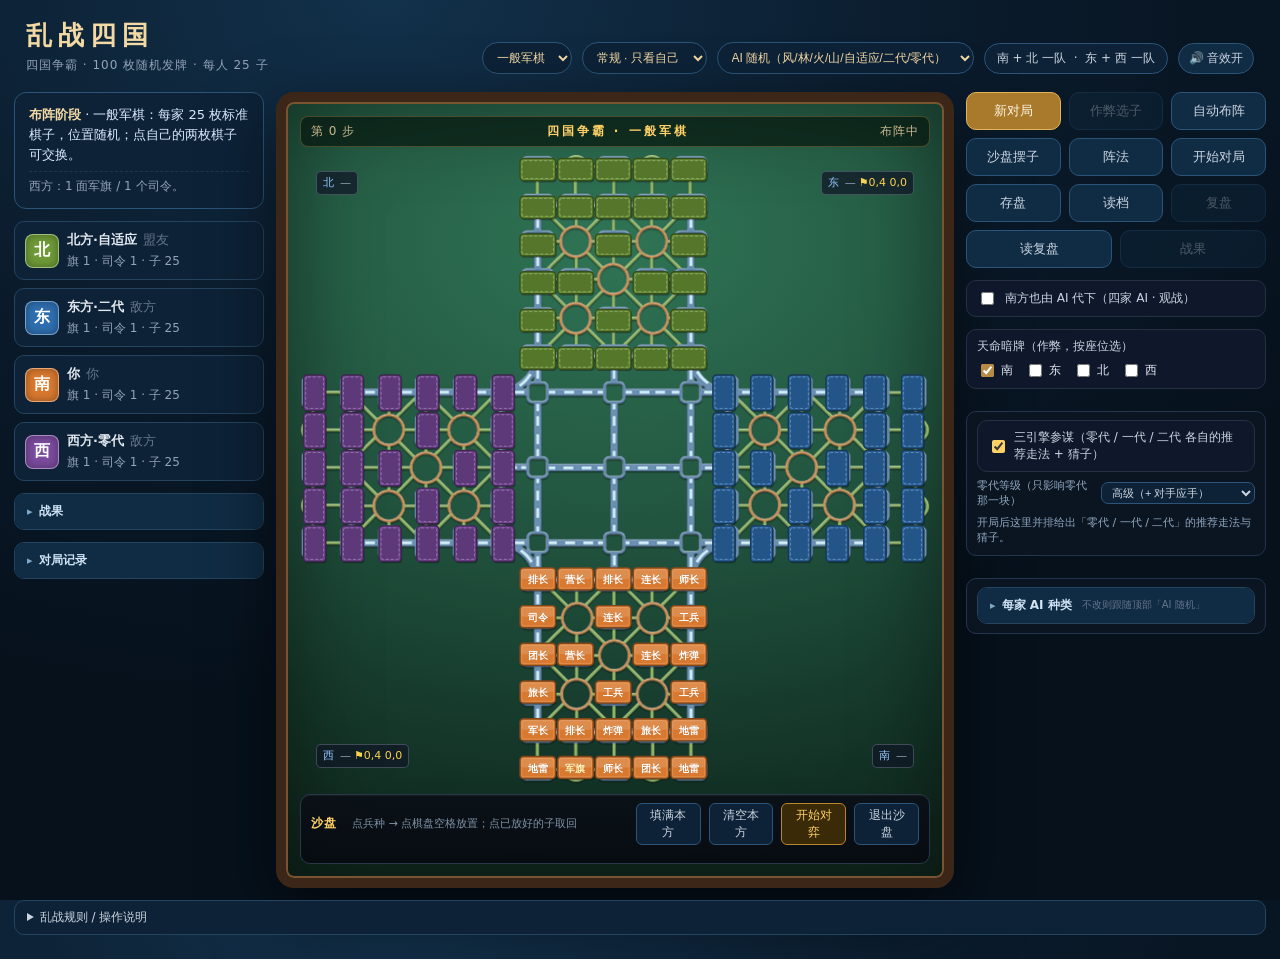
==== index.html @ b9af25e0 "四国争霸 2.0：四国军棋 AI（四代引擎 / 暗子猜子 / 复盘） - 一代主力引擎：PIMC 暗子抽样 + 选择性 Alpha-Beta + 阵型库后验 + 战术层 - 零代/二代（行为克隆）作为" ====
<!DOCTYPE html>
<html lang="zh-CN">
<head>
<meta charset="UTF-8">
<meta name="viewport" content="width=device-width, initial-scale=1.0">
<title>乱战四国 · 1 人 vs 3 AI</title>
<link rel="stylesheet" href="style.css">
</head>
<body>
<header>
  <div class="brand">
    <h1>乱战四国</h1>
    <p>四国争霸 · 100 枚随机发牌 · 每人 25 子</p>
  </div>
  <div class="head-right">
    <select id="modeSelect" class="mode-select" title="玩法">
      <option value="chaos">乱战四国</option>
      <option value="standard" selected>一般军棋</option>
    </select>
    <select id="viewSelect" class="mode-select" title="信息模式 / 你控哪几家">
      <option value="normal">常规 · 只看自己</option>
      <option value="double">双明 · 你控南北</option>
      <option value="full">全明 · 四家可见</option>
    </select>
    <select id="aiStyle" class="mode-select" title="AI 随机：每个 AI 座位从 风/林/火/山/自适应/二代/零代 里随机抽">
      <option value="random">AI 随机（风/林/火/山/自适应/二代/零代）</option>
    </select>
    <div class="badge">南 + 北 一队 &nbsp;·&nbsp; 东 + 西 一队</div>
    <button id="btnSound" class="sound-btn" title="音效开关">🔊 音效开</button>
  </div>
</header>

<main>

  <aside class="panel panel-left">
    <div id="status" class="status">正在发牌…</div>

    <div id="players" class="players"></div>
    <!-- 战果 / 记录默认收起：这两块是回看用的，开着会把左栏撑得很长 -->
    <details class="fold">
      <summary>战果</summary>
      <div id="battleStats" class="battle-stats"></div>
    </details>
    <details class="fold">
      <summary>对局记录</summary>
      <div id="log" class="log"></div>
    </details>
  </aside>

  <section class="board-wrap">
    <div class="board-topbar">
      <span id="stepInfo">第 0 步</span>
      <span class="qq-title" id="boardMode">四国争霸 · 乱战</span>
      <span id="turnInfo">—</span>
    </div>
    <div class="board-stage">
      <div class="fallen" data-seat="north"></div>
      <div class="fallen" data-seat="east"></div>
      <div class="fallen" data-seat="south"></div>
      <div class="fallen" data-seat="west"></div>
      <div class="board-rotor">
        <div id="board-bg"></div>
        <svg id="board" viewBox="0 0 885 883" aria-label="乱战四国棋盘"></svg>
      </div>
    </div>

    <!-- 沙盘：自定义局面，摆好直接让四家 AI 对弈（测棋用） -->
    <div id="sandbox" class="sandbox hidden">
      <div class="sandbox-bar">
        <span class="sandbox-title">沙盘</span>
        <span id="sandboxSeats" class="sandbox-seats"></span>
        <span class="sandbox-hint" id="sandboxHint">点兵种 → 点棋盘空格放置；点已放好的子取回</span>
        <span class="sandbox-spacer"></span>
        <button id="btnSandboxFill" class="mini">填满本方</button>
        <button id="btnSandboxClear" class="mini">清空本方</button>
        <button id="btnSandboxStart" class="mini primary">开始对弈</button>
        <button id="btnSandboxExit" class="mini">退出沙盘</button>
      </div>
      <div id="sandboxPool" class="sandbox-pool"></div>
    </div>
  </section>

  <aside class="panel panel-right">
    <div class="controls">
      <button id="btnNew" class="primary">新对局</button>
      <button id="btnCheat">作弊选子</button>
      <button id="btnAuto">自动布阵</button>
      <button id="btnSandbox">沙盘摆子</button>
      <button id="btnFormation">阵法</button>
      <button id="btnStart">开始对局</button>
      <button id="btnSave">存盘</button>
      <button id="btnLoad">读档</button>
      <button id="btnReplay">复盘</button>
      <button id="btnLoadReplay">读复盘</button>
      <button id="btnResult">战果</button>
      <select id="setupSeatSel" class="setup-seat hidden" title="当前正在布阵的座位">
        <option value="south">布阵：南方（你）</option>
        <option value="north">布阵：北方（你）</option>
      </select>
    </div>

    <div id="replayBar" class="replay-bar hidden">
      <button id="btnReplayPrev">◀ 上一步</button>
      <span id="replayInfo">0 / 0</span>
      <button id="btnReplayNext">下一步 ▶</button>
      <button id="btnSaveReplay">保存复盘</button>
      <button id="btnReplayAll">全部暗牌</button>
      <button id="btnTakeover" title="把当前这一帧变成可编辑局面，摆完子让四家 AI 接着下">接管演练</button>
      <span class="replay-label">视角</span>
      <button class="replay-view" data-view="south">南</button>
      <button class="replay-view" data-view="east">东</button>
      <button class="replay-view" data-view="north">北</button>
      <button class="replay-view" data-view="west">西</button>
      <span class="replay-label">按方</span>
      <button class="replay-side" data-side="north">北</button>
      <button class="replay-side" data-side="east">东</button>
      <button class="replay-side" data-side="south">南</button>
      <button class="replay-side" data-side="west">西</button>
      <button id="btnReplayExit">退出复盘</button>
    </div>

    <label id="doubleFlagWrap" class="check hidden">
      <input type="checkbox" id="chkDoubleFlag">
      双旗布阵（2 面旗分放两营）
    </label>
    <label id="aiSouthWrap" class="check">
      <input type="checkbox" id="chkAiSouth">
      南方也由 AI 代下（四家 AI · 观战）
    </label>
    <!-- 双人对局暂封印（2026-11-06）：见 日志 §六十一。
         ai.js 里的 ALLY_OF 是静态映射（南↔北互认对家），双人模式下北方的 AI 会把人类
         当成队友 —— 不做威胁评估、还把对手子力算成自己的，表现为"完全不进攻也不防守"。
         要恢复：去掉下面的 hidden，并把 ALLY_OF 改成按 state 取值。 -->
    <label id="duelWrap" class="check hidden" title="双人对局暂封印（AI 的协同/威胁模型仍按四人写死）">
      <input type="checkbox" id="chkDuel">
      双人对局（南 vs 北，你执南）
    </label>
    <div id="latentWrap" class="check latent-wrap">
      <span class="latent-title">天命暗牌（作弊，按座位选）</span>
      <span class="latent-seats">
        <label><input type="checkbox" class="chk-latent" value="south" checked>南</label>
        <label><input type="checkbox" class="chk-latent" value="east">东</label>
        <label><input type="checkbox" class="chk-latent" value="north">北</label>
        <label><input type="checkbox" class="chk-latent" value="west">西</label>
      </span>
    </div>

    <div id="advice" class="advice">
      <label class="check advice-head">
        <input type="checkbox" id="chkAdvice" checked>
        三引擎参谋（零代 / 一代 / 二代 各自的推荐走法 + 猜子）
      </label>
      <div class="advice-level">
        <span>零代等级（只影响零代那一块）</span>
        <select id="zeroLevel">
          <option value="basic">初级（只算一步）</option>
          <option value="mid">中级（+ 四家相对优势）</option>
          <option value="high" selected>高级（+ 对手应手）</option>
        </select>
      </div>
      <div id="adviceBox" class="advice-box"></div>
    </div>

    <div id="seatAi" class="seat-ai">
      <details class="fold">
        <summary>每家 AI 种类 <span class="seat-ai-note">不改则跟随顶部「AI 随机」</span></summary>
        <div id="seatAiRows" class="seat-ai-rows"></div>
      </details>
    </div>
    <div id="domains" class="domains hidden"></div>
  </aside>

  <section class="rules-wrap">
    <details class="rules">
      <summary>乱战规则 / 操作说明</summary>
      <ul>
        <li>100 枚棋子随机分 4 家，每家 <b>25 枚</b>；25 个非行营格摆满。</li>
        <li>布阵限制：军旗进大本营；地雷后两排（<b>8 枚以上可放倒数第 3 排</b>）；炸弹不进第一排。</li>
        <li><b>大本营里的棋子小于任何外子</b>，所有棋子都能攻占大本营；炸弹攻营同归于尽。</li>
        <li><b>0 旗 0 司令</b>：两个大本营都被攻占才败。</li>
        <li><b>0 旗有司令</b>：任一大本营被攻占且司令存活立即败；最后一个司令阵亡时，要选一个大本营升旗，之后该营被攻占则败。</li>
        <li><b>1 面旗</b>：必须放营，被攻占即败。</li>
        <li><b>多面旗</b>：1 面必须放营，其余可当军长；也可选「双旗」把 2 面分放两营，此时要攻下两个大本营。</li>
        <li><b>地雷</b>：除工兵外，碰雷两子同归于尽（乱战规则）。</li>
        <li><b>工兵</b>：可挖雷；碰炸弹/地雷以外棋子时工兵死，对方棋子只对友方亮明。</li>
        <li><b>可见性</b>：常规模式下只看得到自己的棋子和已亮明的棋子，<b>对家（盟友）的棋子也不可见</b>；双明/全明模式见下一条。</li>
        <li><b>信息模式</b>（顶部下拉）：<b>常规</b>＝你控南家、只看自己；<b>双明</b>＝你同时控南北两家、南北互相看得见（东西两队 AI 之间也互明，信息对称）；<b>全明</b>＝四家棋子全部摊开、你控南家（AI 同样看得到全部，属于公开赛）。双明/全明会自动关闭「天命暗牌」与「南方托管」。</li>
        <li>操作：布阵阶段点自己两枚棋子交换；对局中点自己的棋子，再点绿色目标格走子；升旗时点大本营。</li>
        <li><b>天命暗牌（作弊）</b>：布阵时勾选；开始后己方除军旗外的棋子身份延迟（地雷可由后两排未动过的子顶上），棋盘显示可能身份中最小者，点棋子可在侧栏看可能身份；作战时自动选身份。未被碰撞过的防守子被吃时，取除工兵外的最小合法身份。</li>
        <li><b>阵法库</b>：布阵阶段点侧栏「阵法」，可把当前阵型存进本机（不限个数、可命名），下次一键载入；同一模式下才能载入。</li>
        <li><b>战果统计</b>：每局结束会自动弹出四家战果（击杀/损失/净战果/扛旗/走子数），平时点「战果」也能看当前统计。计分与判定规则见项目根目录 <code>战果规则.md</code>。</li>
        <li><b>每家 AI 种类</b>：侧栏「每家 AI 种类」里可以给南/东/北/西分别指定一代（风/林/火/山）、二代克隆或零代（2007 单机版逆向，分初/中/高三档，高级约 40ms/步），不改就跟随顶部「AI 随机」；对局中改下一步即生效，设置记在本机。<b>存盘/读档/复盘</b>：存盘写入本机浏览器；至少走一步后可复盘，按「上一步/下一步」或键盘 ←/→ 回看并播放走子音效。复盘四家默认明牌，点棋子/按方可切明暗，支持南/东/北/西视角旋转；「保存复盘」可单独存档，之后用「读复盘」查看。中央九点棋子保持普通大小。</li>
        <li><b>暗牌地雷</b>：后两排未动过的暗牌子被非工兵碰时优先当地雷（按当前模式地雷规则）；工兵来碰则改取能赢工兵的最小合法子，不浪费大子/地雷。第一排以外未碰撞的子遇敌方司令，优先炸弹兑，不用自家司令兑。</li>
        <li><b>AI</b>：每步约 1.5 秒，采用公开碰子约束 + 暗子抽样 + 选择性 Alpha-Beta（3～4 层）+ 局面哈希置换表；常规模式下不读取敌方真实暗子（双明下能读队友、全明下能读全部，与玩家信息对等），超时回退快速 AI。顶部只有「AI 随机」：每个 AI 座位从一代四风格 + 一代自适应 + 二代克隆 + 零代里随机抽，想固定某一家用侧栏「每家 AI 种类」。</li>
        <li><b>AI 二代 · 克隆</b>：从 3,313 局高手棋谱行为克隆训练出的模型，输入只用「自己的棋子 + 已明牌 + 是否动过」，与人类看到的信息一致，纯本机 CPU 推理、每步约 20ms。走法更像人但明显偏保守，棋力弱于一代，适合轻松陪玩。想用它在侧栏「每家 AI 种类」里选「二代 · 克隆」即可。</li>
      </ul>
    </details>
  </section>
</main>

<div id="advTip" class="adv-tip hidden"></div>

<div id="markMenu" class="mark-menu hidden"></div>

<div id="resultModal" class="modal hidden">
  <div class="modal-box">
    <h2 id="resultTitle">对局战果</h2>
    <p class="modal-tip" id="resultTip"></p>
    <div id="resultGrid" class="result-grid"></div>
    <div id="resultTeam" class="result-team"></div>
    <div class="modal-foot">
      <button id="resultExportForm" title="把「南方每局用了哪套阵 + 输赢」导出成 JSON 文件">导出阵法战绩</button>
      <button id="resultClose">关闭</button>
    </div>
  </div>
</div>

<div id="formationModal" class="modal hidden">
  <div class="modal-box">
    <h2>阵法库</h2>
    <p class="modal-tip">
      上半区是<b>内置阵法</b>（从本机「火山军棋」VBTFILES 导出的 80+ 套，带原名）：
      布阵阶段点一下就能把整副阵型铺到当前座位。下半区是<b>你自己保存的阵法</b>（不限个数，存在本机）。
      阵法只记录「位置 → 兵种」；内置阵法是标准 25 子，只在「一般军棋」下可载入。
    </p>
    <input id="formationSearch" type="text" class="modal-search" placeholder="搜索内置阵法：三飞兵 / 右旗 / 守 / 骗 …" />
    <div id="formationBook" class="replay-list"></div>
    <div id="formationList" class="replay-list"></div>
    <div class="modal-foot">
      <button id="formationSave">保存当前阵法</button>
      <button id="formationClose">关闭</button>
    </div>
  </div>
</div>

<div id="replayModal" class="modal hidden">
  <div class="modal-box">
    <h2>复盘库</h2>
    <p class="modal-tip">「保存复盘」会下载一个 <code>.json</code> 文件，同时在本机浏览器留一份（最多 3 份，超出淘汰最旧）。下面可以直接挑一份载入，也可以从文件导入。</p>
    <div id="replayList" class="replay-list"></div>
    <div class="modal-foot">
      <button id="replayImport">从文件载入…</button>
      <button id="replayModalClose">关闭</button>
    </div>
    <input type="file" id="replayFile" accept=".json,application/json" class="file-hidden">
  </div>
</div>

<div id="cheatModal" class="modal hidden">
  <div class="modal-box">
    <h2>作弊选子</h2>
    <p class="modal-tip">自己挑选最多 25 枚棋子，不足 25 枚的会在剩余棋子中随机补满；补满后剩余 75 枚随机分给北、东、西三家。多出的军旗会自动转军长；8 枚以上地雷可放倒数第 3 排。</p>
    <div id="cheatList" class="cheat-list"></div>
    <div class="modal-foot">
      <span id="cheatTotal">0 / 25</span>
      <button id="cheatCancel">取消</button>
      <button id="cheatConfirm" class="primary" disabled>确认发牌（不足补满）</button>
    </div>
  </div>
</div>

<script src="board.js"></script>
<script src="qq_layout.js"></script>
<script src="game.js"></script>
<script src="formations.js"></script>
<script src="formations_extra.js"></script>
<script src="formations_human.js"></script>
<script src="pos_prior_data.js"></script>
  <script src="pos_prior_open_data.js"></script>
<script src="battle_rank_data.js"></script>
<script src="eat_rank_data.js"></script>
<script src="formation_joint_data.js"></script>
<script src="zone_pair_data.js"></script>
<script src="ai.js"></script>
<script src="tactics.js"></script>
<script src="ai_gen0.js"></script>
<script src="bc_ai.js"></script>
<script src="formation_log.js"></script>
<script src="agent.js"></script>
<script src="ui.js"></script>
<script src="bc_model_data.js"></script>
<script>
// 权重加载完立即解码预热，避免第一步推理时卡顿
if (window.JunqiBCAI) {
  const t = performance.now();
  const ok = window.JunqiBCAI.ready();
  console.log(`[BC] 二代模型${ok ? "就绪" : "未就绪"}，解码耗时 ${(performance.now() - t).toFixed(0)}ms`);
}
</script>
</body>
</html>
---- style.css ----
* { box-sizing: border-box; }
html, body { margin: 0; height: 100%; }
body {
  background: radial-gradient(1200px 700px at 30% 0%, #1b2432 0%, #0b0f16 55%, #070a0f 100%);
  color: #e5e7eb;
  font-family: "Noto Sans SC", "Microsoft YaHei", "PingFang SC", system-ui, sans-serif;
  min-height: 100vh;
}

header {
  display: flex;
  align-items: flex-end;
  justify-content: space-between;
  gap: 16px;
  padding: 18px 26px 10px;
}
.brand h1 {
  margin: 0;
  font-size: 26px;
  letter-spacing: 6px;
  color: #f3d9a4;
  font-weight: 700;
}
.brand p {
  margin: 4px 0 0;
  font-size: 12px;
  color: #94a3b8;
  letter-spacing: 1px;
}
.badge {
  font-size: 12px;
  color: #cbd5e1;
  border: 1px solid #334155;
  background: #0f172a;
  padding: 6px 12px;
  border-radius: 999px;
  white-space: nowrap;
}

main {
  display: flex;
  align-items: flex-start;
  gap: 20px;
  padding: 8px 26px 26px;
}
.board-wrap {
  flex: 1 1 720px;
  min-width: 320px;
  max-width: 780px;
  background: linear-gradient(180deg, #141b26, #0d1219);
  border: 1px solid #263041;
  border-radius: 18px;
  padding: 10px;
  box-shadow: 0 24px 60px rgba(0, 0, 0, .45), inset 0 1px 0 rgba(255,255,255,.04);
}
#board { width: 100%; height: auto; display: block; touch-action: manipulation; }

/* 棋盘线条 */
.road { stroke: #4b5563; stroke-width: 0.045; stroke-linecap: round; }
.rail { stroke: #b99a63; stroke-width: 0.11; stroke-linecap: round; opacity: .9; }
.cellbg {
  fill: #111827;
  stroke: #334155;
  stroke-width: 0.035;
  transition: fill .12s, stroke .12s;
}
.campbg { fill: #1e293b; stroke: #64748b; stroke-width: 0.04; stroke-dasharray: 0.12 0.08; }
.hqbg { fill: #3a2c25; stroke: #c08a4a; stroke-width: 0.06; }
.centerdot { fill: #94a3b8; }
.celllabel {
  fill: #64748b;
  font-size: 0.2px;
  text-anchor: middle;
  dominant-baseline: central;
  pointer-events: none;
  user-select: none;
}
.seat-label {
  fill: #64748b;
  font-size: 0.5px;
  letter-spacing: 0.12px;
  text-anchor: middle;
  dominant-baseline: central;
  user-select: none;
}

/* 高亮 */
.cell.target .cellbg { fill: #14532d; stroke: #22c55e; stroke-width: 0.08; }
.cell.selected .cellbg { fill: #3b2f12; stroke: #fbbf24; stroke-width: 0.09; }
.cell.last .cellbg { stroke: #e2e8f0; stroke-width: 0.05; }

/* 棋子 */
.piece { cursor: pointer; }
.piece .disc {
  stroke: #0b1220;
  stroke-width: 0.045;
  filter: drop-shadow(0 0.04px 0.05px rgba(0,0,0,.6));
}
.piece .inner { pointer-events: none; }
.piece .ptext {
  fill: #fff;
  font-size: 0.27px;
  text-anchor: middle;
  dominant-baseline: central;
  pointer-events: none;
  user-select: none;
  font-weight: 600;
}
.piece.hidden .disc { stroke-dasharray: 0.1 0.06; }
.piece.hidden .ptext { fill: #94a3b8; font-size: 0.36px; font-weight: 400; }
.piece.ally .disc { opacity: .95; }
.piece.revealed .disc { stroke: #f8fafc; stroke-width: 0.05; }
.piece.selected-piece .disc { stroke: #fbbf24; stroke-width: 0.09; }

/* 侧栏 */
.panel {
  width: 360px;
  flex: 0 0 360px;
  display: flex;
  flex-direction: column;
  gap: 12px;
}
.status {
  min-height: 54px;
  padding: 12px 14px;
  border-radius: 12px;
  border: 1px solid #263041;
  background: #0f172a;
  color: #dbeafe;
  font-size: 13px;
  line-height: 1.55;
}
.status b { color: #f3d9a4; }
.status .lastlog {
  margin-top: 6px;
  padding-top: 5px;
  border-top: 1px dashed rgba(148, 163, 184, .15);
  color: #94a3b8;
  font-size: 12px;
}

.controls { display: flex; gap: 8px; flex-wrap: wrap; }
.controls .setup-seat {
  flex: 1 1 100%;
  padding: 8px 10px;
  border-radius: 10px;
  border: 1px solid #2b5478;
  background: #0d2237;
  color: #f3d9a4;
  font-size: 12px;
  outline: none;
  cursor: pointer;
}
.controls .setup-seat.hidden { display: none; }
.controls button { flex: 1 1 86px; }
button {
  flex: 1;
  padding: 9px 10px;
  border-radius: 10px;
  border: 1px solid #334155;
  background: #131c2b;
  color: #cbd5e1;
  font-size: 13px;
  cursor: pointer;
  transition: .15s;
}
button:hover:not(:disabled) { background: #1b2638; border-color: #475569; color: #fff; }
button.primary { background: #7c5a2a; border-color: #b98a45; color: #fff5e1; }
button.primary:hover:not(:disabled) { background: #8f6a33; }
button:disabled { opacity: .35; cursor: not-allowed; }

.players { display: grid; grid-template-columns: 1fr 1fr; gap: 8px; }
.player {
  border: 1px solid #263041;
  background: #0f172a;
  border-radius: 10px;
  padding: 9px 10px;
  font-size: 12px;
  color: #94a3b8;
}
.player .pname { font-size: 13px; font-weight: 600; color: #e2e8f0; display: flex; align-items: center; gap: 6px; }
.player .dot { width: 8px; height: 8px; border-radius: 50%; display: inline-block; }
.player .meta { margin-top: 3px; line-height: 1.5; }
.player.active { border-color: #f3d9a4; box-shadow: 0 0 0 1px rgba(243,217,164,.25) inset; }
.player.out { opacity: .45; text-decoration: line-through; }

.log-title { font-size: 12px; color: #64748b; letter-spacing: 1px; margin-top: 2px; }
.log {
  height: 260px;
  overflow-y: auto;
  border: 1px solid #263041;
  background: #0a0f17;
  border-radius: 10px;
  padding: 8px 10px;
  font-size: 12px;
  line-height: 1.7;
  color: #9fb0c7;
}
.log div { border-bottom: 1px dashed rgba(148,163,184,.08); padding: 2px 0; }
.log div:last-child { color: #e2e8f0; border-bottom: 0; }

.rules {
  border: 1px solid #263041;
  background: #0f172a;
  border-radius: 10px;
  padding: 8px 12px;
  font-size: 12px;
  color: #94a3b8;
}
.rules summary { cursor: pointer; color: #cbd5e1; }
.rules ul { padding-left: 18px; line-height: 1.7; }
.rules b { color: #f3d9a4; }

@media (max-width: 1080px) {
  main { flex-direction: column; }
  .panel { width: 100%; flex-basis: auto; }
  .board-wrap { max-width: 100%; }
}

.lastline {
  stroke: #e2e8f0;
  stroke-width: 0.055;
  stroke-dasharray: 0.14 0.1;
  opacity: .7;
  pointer-events: none;
}

.cell.captured .cellbg {
  stroke: #ef4444;
  stroke-width: 0.06;
  stroke-dasharray: 0.1 0.06;
}

.head-right { display: flex; align-items: center; gap: 10px; }
.sound-btn {
  flex: none;
  width: auto;
  padding: 6px 10px;
  font-size: 12px;
  border-radius: 999px;
}

.check {
  display: flex;
  align-items: center;
  gap: 8px;
  font-size: 12px;
  color: #cbd5e1;
  background: #0f172a;
  border: 1px solid #263041;
  border-radius: 10px;
  padding: 8px 10px;
}
.check input { accent-color: #b98a45; }
.check.hidden { display: none; }

/* 外援座位选择 */
.agent-select {
  margin-left: auto;
  max-width: 70%;
  padding: 3px 4px;
  border-radius: 6px;
  border: 1px solid #334155;
  background: #111c2e;
  color: #e2e8f0;
  font-size: 12px;
}

/* 天命暗牌：按座位选择 */
.latent-wrap {
  flex-direction: column;
  align-items: flex-start;
  gap: 6px;
}
.latent-title { font-size: 12px; color: #cbd5e1; }
.latent-seats {
  display: flex;
  gap: 12px;
}
.latent-seats label {
  display: flex;
  align-items: center;
  gap: 4px;
  font-size: 12px;
  color: #e2e8f0;
  cursor: pointer;
}

/* 敌方棋子标记菜单 */
.mark-menu {
  position: fixed;
  z-index: 60;
  display: grid;
  grid-template-columns: repeat(4, minmax(46px, 1fr));
  gap: 4px;
  padding: 8px;
  background: #0f172a;
  border: 1px solid #334155;
  border-radius: 10px;
  box-shadow: 0 10px 30px rgba(0, 0, 0, .55);
}
.mark-menu.hidden { display: none; }
.mark-menu button {
  padding: 5px 6px;
  font-size: 12px;
  color: #e2e8f0;
  background: #1a2536;
  border: 1px solid #2b3a4f;
  border-radius: 7px;
  cursor: pointer;
}
.mark-menu button:hover { background: #24334a; border-color: #b98a45; }
.mark-menu .mm-clear { grid-column: span 4; color: #f8b4b4; }
.mark-menu .mm-head {
  grid-column: span 4;
  font-size: 11px;
  color: #94a3b8;
  padding: 0 2px 2px;
}

/* 复盘库 */
.replay-list {
  display: flex;
  flex-direction: column;
  gap: 8px;
  max-height: 46vh;
  overflow: auto;
  margin-bottom: 12px;
}
.replay-item {
  display: flex;
  align-items: center;
  gap: 10px;
  padding: 10px;
  background: #0f172a;
  border: 1px solid #263041;
  border-radius: 10px;
}
.replay-item .ri-main { flex: 1; min-width: 0; }
.replay-item .ri-name {
  font-size: 13px;
  color: #f3d9a4;
  white-space: nowrap;
  overflow: hidden;
  text-overflow: ellipsis;
}
.replay-item .ri-meta { font-size: 11px; color: #94a3b8; margin-top: 3px; }
.replay-item button { flex: none; width: auto; padding: 6px 12px; font-size: 12px; }
.replay-item .ri-del { color: #f8b4b4; }
.replay-empty { font-size: 12px; color: #94a3b8; padding: 14px 4px; text-align: center; }
.file-hidden { display: none; }

.modal {
  position: fixed;
  inset: 0;
  z-index: 50;
  background: rgba(3, 7, 14, .72);
  display: flex;
  align-items: center;
  justify-content: center;
  padding: 20px;
}
.modal.hidden { display: none; }
.modal-box {
  width: min(560px, 94vw);
  max-height: 88vh;
  overflow: auto;
  background: #0f172a;
  border: 1px solid #334155;
  border-radius: 16px;
  padding: 18px 20px;
  box-shadow: 0 30px 80px rgba(0,0,0,.6);
}
.modal-box h2 { margin: 0 0 6px; font-size: 18px; color: #f3d9a4; letter-spacing: 2px; }
.modal-tip { margin: 0 0 12px; font-size: 12px; color: #94a3b8; line-height: 1.7; }
.seat-ai {
  margin-top: 10px;
  padding: 8px 10px 9px;
  border: 1px solid #24344d;
  border-radius: 10px;
  background: #0b1421;
}
.seat-ai-title { font-size: 12px; color: #cbd5e1; margin-bottom: 7px; }
.seat-ai-note { font-size: 10px; color: #64748b; font-weight: 400; margin-left: 4px; }
.seat-ai-rows { display: grid; gap: 5px; }
.seat-ai-row { display: flex; align-items: center; gap: 8px; }
.seat-ai-row .sn {
  width: 34px;
  flex: none;
  font-size: 12px;
  font-weight: 700;
}
.seat-ai-row select {
  flex: 1;
  min-width: 0;
  padding: 4px 6px;
  border-radius: 6px;
  background: #0d2237;
  color: #f3d9a4;
  border: 1px solid #2b5478;
  font-size: 11px;
  outline: none;
  cursor: pointer;
}
.seat-ai-row .you { flex: 1; font-size: 11px; color: #64748b; }

.result-grid { display: grid; grid-template-columns: 1fr 1fr; gap: 8px; }
.result-card {
  border: 1px solid #24344d;
  border-radius: 10px;
  padding: 8px 10px;
  background: #0b1421;
}
.result-card.win { border-color: #3f7a4a; box-shadow: inset 0 0 0 1px rgba(63,122,74,.25); }
.result-card.out { opacity: .8; }
.rc-head { display: flex; align-items: center; justify-content: space-between; gap: 6px; }
.rc-seat { font-size: 13px; font-weight: 700; color: #e6edf6; }
.rc-tag { font-size: 11px; padding: 1px 7px; border-radius: 999px; background: #1d2b40; color: #9fb3cc; white-space: nowrap; }
.rc-tag.win { background: #17361f; color: #8ddc9b; }
.rc-tag.lose { background: #3a1c1c; color: #e79b9b; }
.rc-tag.draw { background: #2a2a3a; color: #b9b9d0; }
.rc-line { display: flex; justify-content: space-between; font-size: 12px; color: #93a4ba; margin-top: 3px; }
.rc-line b { color: #e6edf6; font-weight: 600; }
.rc-line .pos { color: #8ddc9b; }
.rc-line .neg { color: #e79b9b; }
.rc-note { margin-top: 5px; font-size: 11px; color: #7f8fa6; line-height: 1.55; }
.result-team { margin-top: 10px; font-size: 12px; color: #cbd5e1; border-top: 1px dashed #24344d; padding-top: 8px; line-height: 1.8; }
.ai-rows { display: grid; gap: 8px; padding: 2px 0 10px; }
.ai-row { display: flex; align-items: center; gap: 10px; }
.ai-row .seat-name { width: 66px; font-size: 13px; color: #cbd5e1; }
.ai-row select {
  flex: 1;
  padding: 6px 8px;
  border-radius: 8px;
  background: #0b1421;
  color: #f3d9a4;
  border: 1px solid #2b5478;
  font-size: 12px;
  outline: none;
}
.ai-row .seat-you { flex: 1; font-size: 12px; color: #7f8fa6; }

.cheat-list {
  display: grid;
  grid-template-columns: 1fr 1fr;
  gap: 6px 14px;
  padding: 4px 0 10px;
}
.cheat-row {
  display: flex;
  align-items: center;
  gap: 6px;
  font-size: 13px;
  color: #cbd5e1;
  border-bottom: 1px dashed rgba(148,163,184,.12);
  padding: 4px 0;
}
.cheat-row .cname { width: 38px; }
.cheat-row .cavail { color: #64748b; font-size: 11px; width: 42px; }
.cheat-row button {
  flex: none;
  width: 24px;
  height: 24px;
  padding: 0;
  border-radius: 7px;
  font-size: 15px;
  line-height: 1;
}
.cheat-row .cnum { width: 22px; text-align: center; color: #f3d9a4; font-weight: 600; }
.modal-foot {
  display: flex;
  align-items: center;
  gap: 8px;
  padding-top: 10px;
  border-top: 1px solid #263041;
}
.modal-foot #cheatTotal { margin-right: auto; color: #94a3b8; font-size: 13px; }
.modal-foot button { flex: none; width: auto; padding: 8px 16px; }

@media (max-width: 560px) {
  .cheat-list { grid-template-columns: 1fr; }
  .head-right { flex-direction: column; align-items: flex-end; gap: 6px; }
}

/* ---------- QQ 四国军棋风格 ---------- */
.board-wrap {
  background:
    radial-gradient(900px 620px at 50% 18%, #2f7455 0%, #21533e 48%, #163a2c 78%, #10291f 100%);
  border: 10px solid #3b2617;
  box-shadow:
    inset 0 0 0 2px #7a5430,
    inset 0 0 90px rgba(0, 0, 0, .45),
    0 26px 70px rgba(0, 0, 0, .55);
  padding: 14px;
}
#board {
  border-radius: 8px;
  background: transparent;
}
.hit { cursor: pointer; }
.hl { pointer-events: none; }
.qp { cursor: pointer; }
.qp-text {
  font-family: "KaiTi", "STKaiti", "Noto Serif SC", "Microsoft YaHei", serif;
  font-weight: 700;
  user-select: none;
  pointer-events: none;
}
.qp-hidden .qp-back { filter: url(#none); }
.qp-selected { filter: drop-shadow(0 0 5px #ffd166); }

/* QQ 大厅配色 */
body {
  background: radial-gradient(1100px 700px at 30% 0%, #12314b 0%, #0a1a2a 55%, #06111c 100%);
}
.status { background: #0d2237; border-color: #2b5478; }
button { background: #102c44; border-color: #2b5478; }
button.primary { background: #a9792c; border-color: #e2b45a; }
.player { background: #0d2237; border-color: #24445f; }
.log { background: #071522; border-color: #24445f; }
.rules { background: #0d2237; border-color: #24445f; }
.badge { border-color: #2b5478; background: #0d2237; }

.board-stage { position: relative; width: 100%; aspect-ratio: 885 / 883; }

/* 四角阵亡清单：只列「确认阵亡」（撞出来过的），暗子死了不显示 —— 不给你金手指 */
.fallen {
  position: absolute;
  z-index: 3;
  display: none;
  padding: 2px 6px;
  border-radius: 5px;
  background: rgba(17, 24, 39, .74);
  border: 1px solid rgba(148, 163, 184, .35);
  color: #e5e7eb;
  font-size: 11px;
  line-height: 1.6;
  font-variant-numeric: tabular-nums;
  pointer-events: none;
  max-width: 47%;
  white-space: nowrap;
  overflow: hidden;
  text-overflow: ellipsis;
}
.fallen.show { display: block; }
.fallen b { font-weight: 500; color: #93c5fd; margin-right: 4px; }
.fallen .dom { color: #fcd34d; margin-left: 3px; }
.fallen .unk { color: #94a3b8; margin-left: 2px; }
.fallen.dead { opacity: .5; }
.fallen .big { color: #fca5a5; }
.fallen .bomb { color: #fdba74; }
.fallen .mine { color: #86efac; }
/* 四角贴在棋盘「十字」之外的空白角上，不要压到边框或棋子。
   （4px 会压在圆角边框上，字被边框吃掉一半） */
.fallen[data-seat="north"] { top: 16px; left: 16px; }
.fallen[data-seat="east"]  { top: 16px; right: 16px; }
.fallen[data-seat="south"] { bottom: 16px; right: 16px; }
.fallen[data-seat="west"]  { bottom: 16px; left: 16px; }
.board-rotor {
  position: absolute;
  inset: 0;
  transform-origin: 50% 50%;
  transition: transform .28s ease;
}
.board-stage.view-east .board-rotor { transform: rotate(90deg); }
.board-stage.view-north .board-rotor { transform: rotate(180deg); }
.board-stage.view-west .board-rotor { transform: rotate(270deg); }
#board-bg {
  position: absolute;
  inset: 0;
  background: url("assets/board.png") center / 100% 100% no-repeat;
  pointer-events: none;
}
#board {
  position: relative;
  width: 100%;
  height: 100%;
  display: block;
}

.board-topbar {
  display: flex;
  align-items: center;
  justify-content: space-between;
  gap: 10px;
  margin: 0 0 8px;
  padding: 6px 10px;
  border-radius: 8px;
  background: rgba(8, 24, 16, .72);
  border: 1px solid rgba(226, 180, 90, .28);
  color: #cbb98f;
  font-size: 12px;
  letter-spacing: 1px;
}
.board-topbar .qq-title { color: #ffd166; font-weight: 700; letter-spacing: 3px; }
.board-stage.turn-north { box-shadow: inset 0 0 0 3px rgba(111, 154, 55, .85); border-radius: 8px; }
.board-stage.turn-east { box-shadow: inset 0 0 0 3px rgba(47, 111, 176, .9); border-radius: 8px; }
.board-stage.turn-south { box-shadow: inset 0 0 0 3px rgba(217, 121, 47, .9); border-radius: 8px; }
.board-stage.turn-west { box-shadow: inset 0 0 0 3px rgba(123, 75, 158, .9); border-radius: 8px; }

.player { display: flex; align-items: center; gap: 8px; }
.pavatar {
  flex: none;
  width: 34px;
  height: 34px;
  border-radius: 8px;
  display: flex;
  align-items: center;
  justify-content: center;
  color: #fff;
  font-family: "KaiTi", "Microsoft YaHei", serif;
  font-size: 16px;
  font-weight: 700;
  border: 1px solid rgba(255, 255, 255, .35);
  box-shadow: inset 0 0 8px rgba(0, 0, 0, .35);
}
.pinfo { min-width: 0; }
.player.active .pavatar { outline: 2px solid #ffd166; outline-offset: 1px; }

.mode-select {
  flex: none;
  padding: 7px 10px;
  border-radius: 999px;
  border: 1px solid #2b5478;
  background: #0d2237;
  color: #f3d9a4;
  font-size: 12px;
  outline: none;
  cursor: pointer;
}

.domains {
  margin: 8px 0 10px;
  padding: 9px 10px;
  border-radius: 8px;
  border: 1px solid #2b5478;
  background: rgba(8, 24, 38, .72);
  font-size: 12px;
  color: #cbd5e1;
}
.dom-title {
  color: #7ee0c5;
  font-weight: 700;
  margin-bottom: 6px;
}
.dom-list {
  display: flex;
  flex-wrap: wrap;
  gap: 4px;
}
.dom-chip {
  display: inline-block;
  padding: 2px 7px;
  border-radius: 999px;
  background: #12314a;
  border: 1px solid #2b5478;
  color: #f8f0dc;
  font-size: 11px;
}
.dom-note {
  margin-top: 6px;
  color: #8fa8bf;
  font-size: 11px;
  line-height: 1.35;
}

.check.disabled {
  opacity: .45;
  cursor: not-allowed;
}

.replay-bar {
  display: flex;
  align-items: center;
  gap: 6px;
  margin: 0 0 10px;
  padding: 7px 8px;
  border-radius: 8px;
  border: 1px solid #2b5478;
  background: rgba(8, 24, 38, .78);
  flex-wrap: wrap;
}
.replay-bar button {
  padding: 5px 9px;
  font-size: 12px;
  border-radius: 7px;
  border: 1px solid #2b5478;
  background: #0d2237;
  color: #f3d9a4;
  cursor: pointer;
}
.replay-bar button:hover { background: #173a55; }
.replay-label {
  font-size: 11px;
  color: #8fa8bf;
  margin-left: 2px;
  white-space: nowrap;
}
.replay-view.active,
.replay-side.active {
  background: #24506e;
  color: #ffffff;
  border-color: #7ec8e3;
}
#replayInfo {
  flex: 1;
  min-width: 80px;
  text-align: center;
  font-size: 12px;
  color: #cbd5e1;
  white-space: nowrap;
}

.battle-stats {
  margin: 8px 0 10px;
  padding: 9px 10px;
  border-radius: 8px;
  border: 1px solid #2b5478;
  background: rgba(8, 24, 38, .72);
  font-size: 11px;
  color: #cbd5e1;
}
.bs-title {
  color: #7ee0c5;
  font-weight: 700;
  margin-bottom: 5px;
  font-size: 12px;
}
.bs-row {
  display: flex;
  justify-content: space-between;
  gap: 8px;
  line-height: 1.6;
  border-top: 1px solid rgba(43, 84, 120, .45);
  padding-top: 3px;
  margin-top: 3px;
}
.bs-row:first-of-type { border-top: 0; padding-top: 0; margin-top: 0; }
.bs-name { color: #f3d9a4; white-space: nowrap; }
.bs-nums { text-align: right; color: #cbd5e1; }
.bs-nums b { color: #ffffff; }
.bs-sub { color: #8fa8bf; }

/* 阵法库搜索框 */
.modal-search {
  width: 100%;
  margin: 0 0 8px;
  padding: 7px 10px;
  border-radius: 8px;
  border: 1px solid #3a4a5e;
  background: #1a2432;
  color: #e6edf3;
  font-size: 13px;
  box-sizing: border-box;
}
.modal-search::placeholder { color: #6b7c92; }

/* ---------- 零代参谋 ---------- */
.advice {
  margin-top: 10px;
  padding: 8px 10px 9px;
  border: 1px solid #24344d;
  border-radius: 10px;
  background: #0b1421;
}
.advice-head {
  font-size: 12px;
  color: #cbd5e1;
  display: flex;
  align-items: center;
  gap: 6px;
}
.advice-head input { accent-color: #ffd166; }
.advice-box { margin-top: 7px; font-size: 11px; color: #cbd5e1; }
.adv-title {
  color: #ffd166;
  font-weight: 700;
  letter-spacing: 1px;
  margin-bottom: 4px;
}
.adv-row {
  display: flex;
  align-items: center;
  justify-content: space-between;
  gap: 8px;
  padding: 2px 6px;
  border-radius: 6px;
  cursor: pointer;
}
.adv-row:hover { background: #122033; }
.adv-row.best {
  background: #16304a;
  border: 1px solid #2b5478;
}
.adv-row .mv { color: #dbe7f3; white-space: nowrap; overflow: hidden; text-overflow: ellipsis; }
.adv-row .sc {
  color: #7ee0c5;
  font-variant-numeric: tabular-nums;
  white-space: nowrap;
}
.adv-row.guess .sc { color: #f3d9a4; }
.adv-sub { margin-top: 7px; color: #94a3b8; }
.adv-piece { color: #f8f0dc; }
.adv-list { max-height: 168px; overflow-y: auto; margin-top: 2px; }
.adv-list-inline { margin-top: 3px; }
.adv-rank {
  display: inline-block;
  margin: 2px 4px 0 0;
  padding: 1px 7px;
  border-radius: 999px;
  background: #12314a;
  border: 1px solid #2b5478;
  color: #f8f0dc;
}
.adv-rank.low { opacity: .55; }
.adv-note {
  margin-top: 6px;
  color: #8fa8bf;
  font-size: 11px;
  line-height: 1.4;
}

/* ---------- 版面：左信息 / 中棋盘 / 右操作 / 底部规则 ---------- */
main {
  display: grid;
  grid-template-columns: minmax(220px, 285px) minmax(420px, 820px) minmax(290px, 350px);
  gap: 16px;
  justify-content: center;
  align-items: start;
  padding: 8px 20px 28px;
}
.panel { width: auto; flex: none; min-width: 0; }
.board-wrap { max-width: 820px; }
.rules-wrap { grid-column: 1 / -1; }
.rules-wrap .rules { margin-top: 0; }
.panel-left .log { height: 300px; }

@media (max-width: 1240px) {
  main { grid-template-columns: minmax(0, 1fr); justify-items: stretch; }
  .rules-wrap { grid-column: auto; }
  .panel { width: auto; }
  .board-wrap { max-width: none; }
}
/* 面板内部：左栏拉满高度、玩家卡片单列、记录区吃掉剩余空间 */
.panel-left, .panel-right { align-self: stretch; }
.panel-left .players { grid-template-columns: 1fr; }
.panel-left .log { flex: 1 1 auto; height: auto; min-height: 260px; }

/* 这两块原本靠 .hidden 隐藏，但全局没有 .hidden 规则（.piece.hidden 另有含义，不能加） */
.replay-bar.hidden { display: none; }
.domains.hidden { display: none; }

/* 零代参谋：鼠标悬浮棋子的概率提示框 */
.adv-tip {
  position: fixed;
  z-index: 60;
  padding: 8px 10px;
  border-radius: 10px;
  border: 1px solid #2b5478;
  background: rgba(8, 20, 32, .96);
  box-shadow: 0 12px 34px rgba(0, 0, 0, .6);
  color: #dbe7f3;
  font-size: 12px;
  line-height: 1.5;
  pointer-events: none;
  max-width: 280px;
}
.adv-tip.hidden { display: none; }
.tip-title { color: #ffd166; font-weight: 700; margin-bottom: 4px; }
.tip-chips { display: flex; flex-wrap: wrap; gap: 4px; }
.tip-chip {
  padding: 1px 7px;
  border-radius: 999px;
  background: #12314a;
  border: 1px solid #2b5478;
}
.tip-chip.low { opacity: .55; }
.tip-note { margin-top: 5px; color: #8fa8bf; font-size: 11px; }

/* 悬浮框：三家并列 */
.tip-row { display: flex; align-items: flex-start; gap: 6px; margin-top: 4px; }
.tip-tag {
  flex: none;
  width: 30px;
  color: #8fa8bf;
  font-size: 11px;
  line-height: 18px;
}
.tip-chip.dim { opacity: .8; }

/* 零代等级选择 */
.advice-level {
  display: flex;
  align-items: center;
  gap: 6px;
  margin-top: 6px;
  font-size: 11px;
  color: #8fa8bf;
}
.advice-level select {
  flex: 1;
  padding: 3px 6px;
  border-radius: 7px;
  border: 1px solid #2b5478;
  background: #0d2237;
  color: #cbd5e1;
  font-size: 11px;
}

/* ===== 沙盘摆子（自定义局面 → 四家对弈） ===== */
.sandbox {
  margin-top: 10px;
  padding: 8px 10px 10px;
  border: 1px solid #2a3648;
  border-radius: 10px;
  background: linear-gradient(180deg, rgba(10,15,22,.92), rgba(6,10,16,.92));
  box-shadow: inset 0 1px 0 rgba(255,255,255,.05);
}
.sandbox-bar {
  display: flex; align-items: center; gap: 8px; flex-wrap: wrap;
  font-size: 12px; color: #c8d8e8;
}
.sandbox-title { font-weight: 700; color: #ffd166; letter-spacing: .5px; }
.sandbox-spacer { flex: 1 1 auto; }
.sandbox-hint { color: #7f93a8; font-size: 11px; }
.sandbox-seats { display: flex; gap: 4px; }
.sandbox-seat {
  padding: 2px 9px; border-radius: 6px; cursor: pointer;
  border: 1px solid currentColor; background: transparent;
  font-size: 12px; font-weight: 600; opacity: .62;
}
.sandbox-seat:hover { opacity: .88; }
.sandbox-seat.on { opacity: 1; color: #08131c !important; }
.sandbox-pool {
  display: flex; flex-wrap: wrap; gap: 6px;
  margin-top: 8px; max-height: 108px; overflow-y: auto;
  align-content: flex-start;
}
.sandbox-chip {
  display: inline-flex; align-items: center; gap: 5px;
  padding: 3px 9px; border-radius: 7px; cursor: pointer;
  border: 1px solid rgba(255,255,255,.22);
  background: rgba(255,255,255,.05);
  font-size: 12px; color: #e8f0f8; user-select: none;
}
.sandbox-chip:hover { background: rgba(255,255,255,.12); }
.sandbox-chip.picked {
  background: #ffd166; color: #1a1206; border-color: #ffd166;
  box-shadow: 0 0 0 2px rgba(255,209,102,.28);
}
.sandbox-chip.dead { opacity: .35; cursor: default; }
.sandbox-chip .n { font-weight: 700; }
.sandbox-chip .dot { width: 8px; height: 8px; border-radius: 50%; }
.sandbox-empty { color: #7f93a8; font-size: 12px; padding: 6px 2px; }
button.mini {
  padding: 3px 10px; border-radius: 6px; font-size: 12px; cursor: pointer;
  border: 1px solid #2b5478; background: #0d2237; color: #cbd5e1;
}
button.mini:hover { background: #143049; }
button.mini.primary { border-color: #b8862b; background: #3a2a08; color: #ffd166; }
button.mini.primary:hover { background: #4a3609; }

/* ===== 三引擎参谋（零代 / 一代 / 二代 并排对比） ===== */
.adv-title .adv-seat-note {
  font-weight: 400;
  letter-spacing: 0;
  font-size: 11px;
  color: #8fa8bf;
  margin-left: 4px;
}
.adv-title .ok { color: #7ee0c5; }
.adv-engine {
  margin-top: 6px;
  padding: 5px 6px 6px;
  border: 1px solid #22303f;
  border-radius: 8px;
  background: rgba(255, 255, 255, .026);
}
.adv-eng-head {
  display: flex;
  align-items: center;
  gap: 5px;
  margin-bottom: 2px;
}
.adv-eng-dot {
  width: 7px;
  height: 7px;
  border-radius: 50%;
  flex: 0 0 auto;
}
.adv-eng-name { color: #e8f0f8; font-weight: 700; }
.adv-eng-tag {
  margin-left: auto;
  color: #7f93a8;
  font-size: 10px;
  font-variant-numeric: tabular-nums;
  white-space: nowrap;
}
.adv-engine .adv-row { padding: 1px 4px; }
.adv-engine .adv-row.best { background: #123048; border-color: #24486a; }
.adv-engine .adv-rank { margin: 3px 3px 0 0; padding: 0 6px; }
.adv-row .pc {
  display: inline-block;
  min-width: 13px;
  padding: 0 2px;
  margin-right: 3px;
  border-radius: 3px;
  background: #1b2a3a;
  color: #a9c0d6;
  font-size: 10px;
  text-align: center;
}
.adv-rank b.fix {
  margin-left: 3px;
  padding: 0 3px;
  border-radius: 3px;
  background: #24543f;
  color: #b6f0d0;
  font-size: 9px;
  font-weight: 700;
}
/* 猜子的证据角标：锁/吃/区/位/阵 —— 让「凭什么这么猜」直接写在脸上 */
.adv-rank b.ev {
  margin-left: 3px;
  padding: 0 3px;
  border-radius: 3px;
  background: #3a3550;
  color: #cbbdf0;
  font-size: 9px;
  font-weight: 700;
  letter-spacing: 0.5px;
  cursor: help;
}

/* ---------- 自适应：棋盘按「可用高度」定大小（2026-11-04）----------
   原来的问题：棋盘宽 = 中列宽（minmax(420,820)），窗口缩到半屏时中列被挤成 480，
   棋盘跟着小，而高度方向其实还有富余。
   现在改成：宽 = min(容器宽, 可用高 × 885/883)，即**先按高度撑满**，再让宽度兜底。
   188px 是头部 + 外边距 + 棋盘外框 + 顶栏的实测总和。 */
:root { --board-h: calc(100vh - 190px); }
.board-stage {
  /* 用 width:100% + max-width 而不是 min()：min() 一旦哪一层解析失败就静默退回 100%，
     棋盘会悄悄撑出视口；max-width 失效时至少还有 width:100% 兜底。 */
  width: 100%;
  max-width: calc((100vh - 190px) * 1.0023);
  aspect-ratio: 885 / 883;
  margin: 0 auto;
}

/* 宽屏：三列，侧栏按比例收窄，把宽度让给棋盘 */
@media (max-width: 1560px) {
  main {
    grid-template-columns: minmax(200px, 250px) minmax(360px, 820px) minmax(240px, 300px);
    gap: 12px;
    padding: 8px 14px 24px;
  }
}

/* 窄屏（约半屏 1200 以下）：棋盘独占一行放到最上面，两侧面板沉到下面，
   这样棋盘能用到整幅宽度（仍然受高度上限约束，不会溢出视口） */
@media (max-width: 1200px) {
  main { grid-template-columns: minmax(0, 1fr); justify-items: center; gap: 14px; }
  /* 单列时棋盘必须排第一：DOM 顺序是 左栏→棋盘→右栏，不调 order 的话
     左栏那张长面板会把棋盘挤到首屏之外。 */
  .board-wrap { width: 100%; max-width: none; order: -1; }
  .panel-left .log { height: 200px; min-height: 0; }
  .panel-left, .panel-right { width: 100%; max-width: 980px; }
  .panel-left .players { grid-template-columns: repeat(2, minmax(0, 1fr)); }
  .panel-left .log { max-height: 320px; }
}

@media (max-width: 900px) {
  header { padding: 10px 14px 6px; gap: 10px; }
  .brand h1 { font-size: 20px; letter-spacing: 3px; }
  .brand p { display: none; }
  .board-wrap { border-width: 6px; padding: 8px; }
}
@media (max-height: 780px) {
  /* 矮屏只压缩留白，不藏顶栏（步数/轮到谁都在那上面） */
  /* 矮屏同理 */
  .board-wrap { border-width: 6px; padding: 8px; }
}

/* ---------- 可折叠的栏（2026-11-04）----------
   战果 / 记录 / 每家 AI 这几块是回看时才有用，默认收起，点标题展开。
   用原生 <details>：不占脚本、键盘可操作、状态也稳。 */
.fold {
  border: 1px solid #24445f;
  border-radius: 10px;
  background: #0d2237;
  overflow: hidden;
}
.fold > summary {
  list-style: none;
  cursor: pointer;
  padding: 9px 12px;
  font-size: 12px;
  font-weight: 700;
  color: #cfe3f5;
  background: #102c44;
  display: flex;
  align-items: center;
  gap: 6px;
  user-select: none;
}
.fold > summary::-webkit-details-marker { display: none; }
.fold > summary::before {
  content: "▸";
  color: #7fa8c9;
  font-size: 11px;
  transition: transform .15s;
}
.fold[open] > summary::before { transform: rotate(90deg); }
.fold > summary:hover { color: #fff; background: #14344f; }
.fold[open] > summary { border-bottom: 1px solid #1d3a55; }
/* 内容不再自带外框，避免「框套框」 */
.fold .battle-stats, .fold .log { border: 0; border-radius: 0; background: transparent; }
.fold .log { height: 220px; overflow: auto; }
.fold .seat-ai-rows { padding: 8px 10px 10px; }
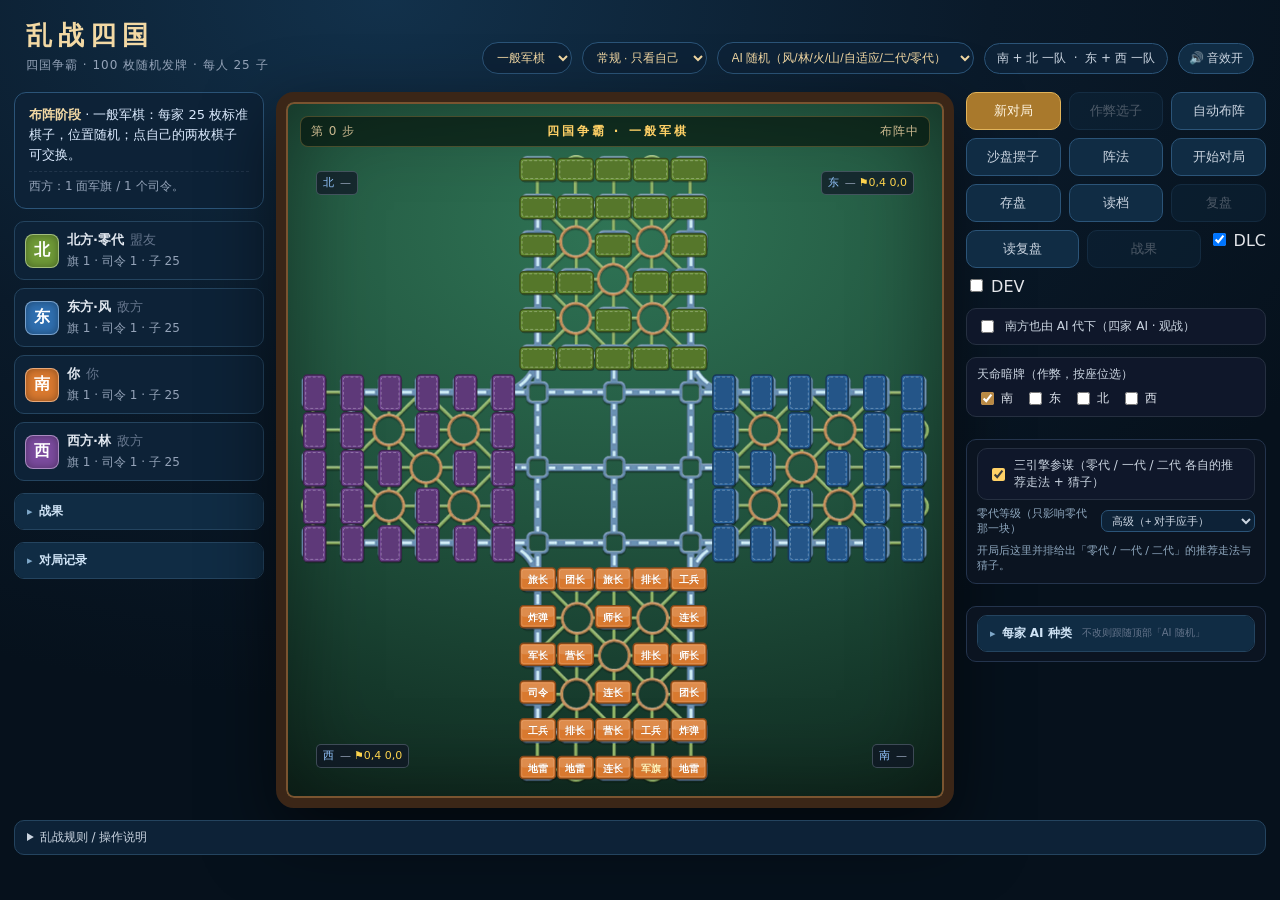
==== commit 67372d15: "四国争霸 2.1 · DLC 版：135 张战术卡、简介与截图、手牌面板上移" ====
--- a/index.html
+++ b/index.html
@@ -4,7 +4,89 @@
 <meta charset="UTF-8">
 <meta name="viewport" content="width=device-width, initial-scale=1.0">
 <title>乱战四国 · 1 人 vs 3 AI</title>
-<link rel="stylesheet" href="style.css">
+<link rel="stylesheet" href="style.css?v=20261108g">
+<style>
+  .dlc-box { margin-top:12px; border-top:1px solid rgba(255,255,255,.12); padding-top:10px; }
+  .dlc-box .dlc-hd { display:flex; justify-content:space-between; align-items:center; font-size:12px; opacity:.8; margin-bottom:6px; }
+  .dlc-hand { display:flex; flex-direction:column; gap:6px; }
+  .dlc-card { border:1px solid rgba(255,255,255,.18); border-radius:8px; padding:6px 8px; cursor:pointer; background:rgba(255,255,255,.04); transition:.15s; }
+  .dlc-card:hover { border-color:#e0a458; background:rgba(224,164,88,.12); }
+  .dlc-card.armed { border-color:#7cff6b; background:rgba(124,255,107,.14); box-shadow:0 0 0 1px rgba(124,255,107,.35) inset; }
+  .dlc-card .t { display:flex; justify-content:space-between; font-size:12.5px; font-weight:600; }
+  .dlc-card .d { font-size:11px; opacity:.66; margin-top:2px; }
+  .dlc-card .tr { color:#e0a458; font-size:11px; }
+  .dlc-passive { margin-top:8px; font-size:11.5px; opacity:.75; border-top:1px dashed rgba(255,255,255,.12); padding-top:6px; }
+  .dlc-passive .tag { color:#8fc7a8; }
+  .dlc-confirm { margin-top:8px; padding:8px; border:1px dashed rgba(224,164,88,.5); border-radius:8px; font-size:12px; }
+  .dlc-confirm button { margin-top:6px; margin-right:6px; }
+  .dlc-modal { position:fixed; inset:0; background:rgba(0,0,0,.62); display:flex; align-items:center; justify-content:center; z-index:100; }
+  .dlc-modal .inner { background:#22242a; color:#eaeaea; border-radius:12px; padding:20px 22px; min-width:520px; box-shadow:0 18px 50px rgba(0,0,0,.5); }
+  .dlc-modal h3 { margin:0 0 4px; font-size:15px; }
+  .dlc-modal .sub { font-size:12px; opacity:.6; margin-bottom:14px; }
+  .dlc-pick { display:flex; gap:12px; }
+  .dlc-pick .pc { flex:1; border:1px solid rgba(255,255,255,.18); border-radius:10px; padding:12px; cursor:pointer; background:rgba(255,255,255,.04); }
+  .dlc-pick .pc:hover { border-color:#e0a458; background:rgba(224,164,88,.12); }
+  .dlc-pick .pc .id { font-size:11px; opacity:.55; }
+  .dlc-pick .pc .nm { font-size:14px; font-weight:700; margin:4px 0; }
+  .dlc-pick .pc .tr { color:#e0a458; font-size:12px; }
+  .dlc-pick .pc .tag { font-size:11px; opacity:.6; margin-top:6px; }
+  .cx { font-size:10.5px; padding:0 4px; border-radius:4px; margin-left:5px; border:1px solid transparent; }
+  .cx0 { color:#8fc7a8; border-color:rgba(143,199,168,.55); }
+  .cx1 { color:#d8b884; border-color:rgba(216,184,132,.55); }
+  .cx2 { color:#e79b9b; border-color:rgba(231,155,155,.55); }
+  .dlc-pick .pc .ef { font-size:11.5px; opacity:.78; margin-top:8px; line-height:1.45;
+    border-top:1px dashed rgba(255,255,255,.14); padding-top:6px; }
+  .dlc-card .e { font-size:10.8px; opacity:.62; margin-top:3px; line-height:1.35;
+    display:-webkit-box; -webkit-line-clamp:2; -webkit-box-orient:vertical; overflow:hidden; }
+  .hidden { display:none !important; }
+</style>
+<style>
+  .dev-panel { position:fixed; right:14px; bottom:14px; width:340px; max-height:74vh; display:flex; flex-direction:column;
+    background:#1d1f24; color:#e8e8e8; border:1px solid rgba(255,255,255,.16); border-radius:10px;
+    box-shadow:0 16px 40px rgba(0,0,0,.55); z-index:90; font-size:12px; }
+  .dev-panel .dev-hd { display:flex; justify-content:space-between; align-items:center; padding:8px 10px;
+    border-bottom:1px solid rgba(255,255,255,.1); font-size:12.5px; }
+  .dev-panel .dev-hd span { cursor:pointer; opacity:.6; }
+  .dev-panel .dev-hd span:hover { opacity:1; color:#e0a458; }
+  .dev-row { display:flex; gap:6px; padding:6px 10px; align-items:center; }
+  .dev-row input, .dev-row select { background:#111318; color:#e8e8e8; border:1px solid rgba(255,255,255,.16);
+    border-radius:6px; padding:4px 6px; font-size:12px; min-width:0; }
+  .dev-row input { flex:1; }
+  .dev-tiers { display:flex; gap:3px; }
+  .dev-tiers button { background:#111318; color:#bbb; border:1px solid rgba(255,255,255,.16); border-radius:5px;
+    padding:3px 7px; cursor:pointer; font-size:11.5px; }
+  .dev-tiers button.on { background:#e0a458; color:#1d1f24; border-color:#e0a458; font-weight:700; }
+  .dev-row button { background:#111318; color:#ccc; border:1px solid rgba(255,255,255,.16);
+    border-radius:6px; padding:4px 8px; cursor:pointer; font-size:11.5px; }
+  .dev-row button:hover { border-color:#e0a458; color:#e0a458; }
+  .dev-tip { padding:2px 10px 6px; font-size:10.8px; line-height:1.4; opacity:.58; }
+  .dev-summary { padding:2px 10px 4px; font-size:10.8px; opacity:.62; }
+  .dev-summary b { font-weight:600; }
+  .dev-card .cx { font-size:10.5px; padding:0 4px; border-radius:4px; margin-left:5px; border:1px solid transparent; }
+  .dev-card .cx0 { color:#8fc7a8; border-color:rgba(143,199,168,.55); }
+  .dev-card .cx1 { color:#d8b884; border-color:rgba(216,184,132,.55); }
+  .dev-card .cx2 { color:#e79b9b; border-color:rgba(231,155,155,.55); }
+  .dev-list { overflow-y:auto; flex:1; min-height:120px; border-top:1px solid rgba(255,255,255,.08);
+    border-bottom:1px solid rgba(255,255,255,.08); }
+  .dev-card { padding:5px 10px; cursor:pointer; border-bottom:1px solid rgba(255,255,255,.05);
+    display:flex; justify-content:space-between; gap:8px; flex-wrap:wrap; }
+  .dev-card .ef { flex-basis:100%; font-size:11px; opacity:.62; line-height:1.35; margin-top:1px; }
+  .dev-card:hover { background:rgba(224,164,88,.14); }
+  .dev-card .l { white-space:nowrap; overflow:hidden; text-overflow:ellipsis; }
+  .dev-card .r { opacity:.5; white-space:nowrap; font-size:11px; }
+  .dev-card .k { color:#8fc7a8; }
+  .dev-card .p { color:#7fa8d8; }
+  .dev-sub { padding:5px 10px; opacity:.72; display:flex; justify-content:space-between; align-items:center; }
+  .dev-sub button { background:#111318; color:#ccc; border:1px solid rgba(255,255,255,.16);
+    border-radius:5px; padding:2px 7px; cursor:pointer; font-size:11px; }
+  .dev-status { max-height:96px; overflow-y:auto; padding:0 10px 6px; font-size:11.5px; }
+  .dev-status div { opacity:.85; padding:1px 0; }
+  .dev-status .u { color:#e0a458; }
+  .dev-log { max-height:104px; overflow-y:auto; padding:0 10px 8px; font-size:11.5px; font-family:ui-monospace,monospace; }
+  .dev-log div { padding:1px 0; opacity:.82; }
+  .dev-log .ok { color:#8fc7a8; }
+  .dev-log .no { color:#e08a8a; }
+</style>
 </head>
 <body>
 <header>
@@ -93,6 +175,8 @@
       <button id="btnReplay">复盘</button>
       <button id="btnLoadReplay">读复盘</button>
       <button id="btnResult">战果</button>
+      <label class="dlc-toggle" title="开启战术卡（实验）"><input type="checkbox" id="chkDlc" checked> DLC</label>
+      <label class="dlc-toggle" title="开发者模式：随时取任意卡生效（F2）"><input type="checkbox" id="chkDev"> DEV</label>
       <select id="setupSeatSel" class="setup-seat hidden" title="当前正在布阵的座位">
         <option value="south">布阵：南方（你）</option>
         <option value="north">布阵：北方（你）</option>
@@ -145,6 +229,15 @@
       </span>
     </div>
 
+    <!-- 战术手牌放在控制区下面：参谋面板很长，卡要是排在它后面，
+         1440×900 这类常见窗口里就落到视口外，玩家得滚动页面才能看见自己的手牌。 -->
+    <div id="dlcPanel" class="dlc-box hidden">
+      <div class="dlc-hd"><span>战术手牌 <b id="dlcMerit">0</b> 军功</span><span id="dlcCount">0/4</span></div>
+      <div id="dlcHand" class="dlc-hand"></div>
+      <div id="dlcPassive" class="dlc-passive hidden"></div>
+      <div id="dlcConfirm" class="dlc-confirm hidden"></div>
+    </div>
+
     <div id="advice" class="advice">
       <label class="check advice-head">
         <input type="checkbox" id="chkAdvice" checked>
@@ -166,6 +259,13 @@
         <summary>每家 AI 种类 <span class="seat-ai-note">不改则跟随顶部「AI 随机」</span></summary>
         <div id="seatAiRows" class="seat-ai-rows"></div>
       </details>
+    </div>
+    <div id="dlcDraft" class="dlc-modal hidden">
+      <div class="inner">
+        <h3>战术简报</h3>
+        <div class="sub">从下面三张里选一张（本局最多持有 4 张）</div>
+        <div class="dlc-pick" id="dlcPickRow"></div>
+      </div>
     </div>
     <div id="domains" class="domains hidden"></div>
   </aside>
@@ -273,11 +373,55 @@
 <script src="zone_pair_data.js"></script>
 <script src="ai.js"></script>
 <script src="tactics.js"></script>
+<script src="human_prior_data.js"></script>
+<script src="human_prior.js"></script>
 <script src="ai_gen0.js"></script>
 <script src="bc_ai.js"></script>
 <script src="formation_log.js"></script>
 <script src="agent.js"></script>
-<script src="ui.js"></script>
+<script src="dlc_status.js?v=20261108g"></script>
+<script src="dlc_atoms.js?v=20261108g"></script>
+<script src="dlc_cards.js?v=20261108g"></script>
+<script src="dlc.js?v=20261108g"></script>
+<div id="devPanel" class="dev-panel hidden">
+  <div class="dev-hd">
+    <b>开发者模式</b>
+    <span id="devClose">收起 ✕</span>
+  </div>
+  <div class="dev-row">
+    <input id="devSearch" placeholder="搜编号 / 卡名">
+    <select id="devBook"></select>
+    <select id="devComplex" title="按上手难度筛选">
+      <option value="">全部难度</option>
+      <option value="0">简单</option>
+      <option value="1">普通</option>
+      <option value="2">复杂</option>
+    </select>
+  </div>
+  <div class="dev-row">
+    <select id="devSeat" title="作用到哪一家">
+      <option value="south">南（自己）</option>
+      <option value="north">北</option>
+      <option value="west">西</option>
+      <option value="east">东</option>
+    </select>
+    <span class="dev-tiers" id="devTiers">
+      <button data-tier="1" class="on">Ⅰ</button><button data-tier="2">Ⅱ</button><button data-tier="3">Ⅲ</button>
+    </span>
+    <button id="devMerit" title="给当前座位加 30 军功">+30 军功</button>
+    <button id="devUndo" title="回到上一次 DEV 执行前">↶ 回滚</button>
+  </div>
+  <div class="dev-tip">点卡 → 加入手牌。手牌只能在自己回合用：被动卡点一下即生效，主动卡点完再去棋盘上点目标。</div>
+  <div id="devSummary" class="dev-summary"></div>
+  <div id="devList" class="dev-list"></div>
+  <div class="dev-sub">持续状态 <b id="devStatusN">0</b>
+    <button id="devClearSt">清空</button>
+  </div>
+  <div id="devStatus" class="dev-status"></div>
+  <div class="dev-sub">执行日志 <button id="devClearLog">清空</button></div>
+  <div id="devLog" class="dev-log"></div>
+</div>
+<script src="ui.js?v=20261108g"></script>
 <script src="bc_model_data.js"></script>
 <script>
 // 权重加载完立即解码预热，避免第一步推理时卡顿
@@ -287,5 +431,7 @@
   console.log(`[BC] 二代模型${ok ? "就绪" : "未就绪"}，解码耗时 ${(performance.now() - t).toFixed(0)}ms`);
 }
 </script>
+
+
 </body>
 </html>
--- a/style.css
+++ b/style.css
@@ -198,6 +198,9 @@
 }
 .log div { border-bottom: 1px dashed rgba(148,163,184,.08); padding: 2px 0; }
 .log div:last-child { color: #e2e8f0; border-bottom: 0; }
+.log div.lg-card { color: #e0a458; }
+.log div.lg-passive { color: #8fc7a8; }
+.log div.lg-dev { color: #9db4d8; }
 
 .rules {
   border: 1px solid #263041;
@@ -424,6 +427,7 @@
 .rc-line .pos { color: #8ddc9b; }
 .rc-line .neg { color: #e79b9b; }
 .rc-note { margin-top: 5px; font-size: 11px; color: #7f8fa6; line-height: 1.55; }
+.card-log-card { grid-column: 1 / -1; }
 .result-team { margin-top: 10px; font-size: 12px; color: #cbd5e1; border-top: 1px dashed #24344d; padding-top: 8px; line-height: 1.8; }
 .ai-rows { display: grid; gap: 8px; padding: 2px 0 10px; }
 .ai-row { display: flex; align-items: center; gap: 10px; }
@@ -568,7 +572,7 @@
 #board-bg {
   position: absolute;
   inset: 0;
-  background: url("assets/board.png") center / 100% 100% no-repeat;
+  background: url("assets/qq_board.png") center / 100% 100% no-repeat;
   pointer-events: none;
 }
 #board {
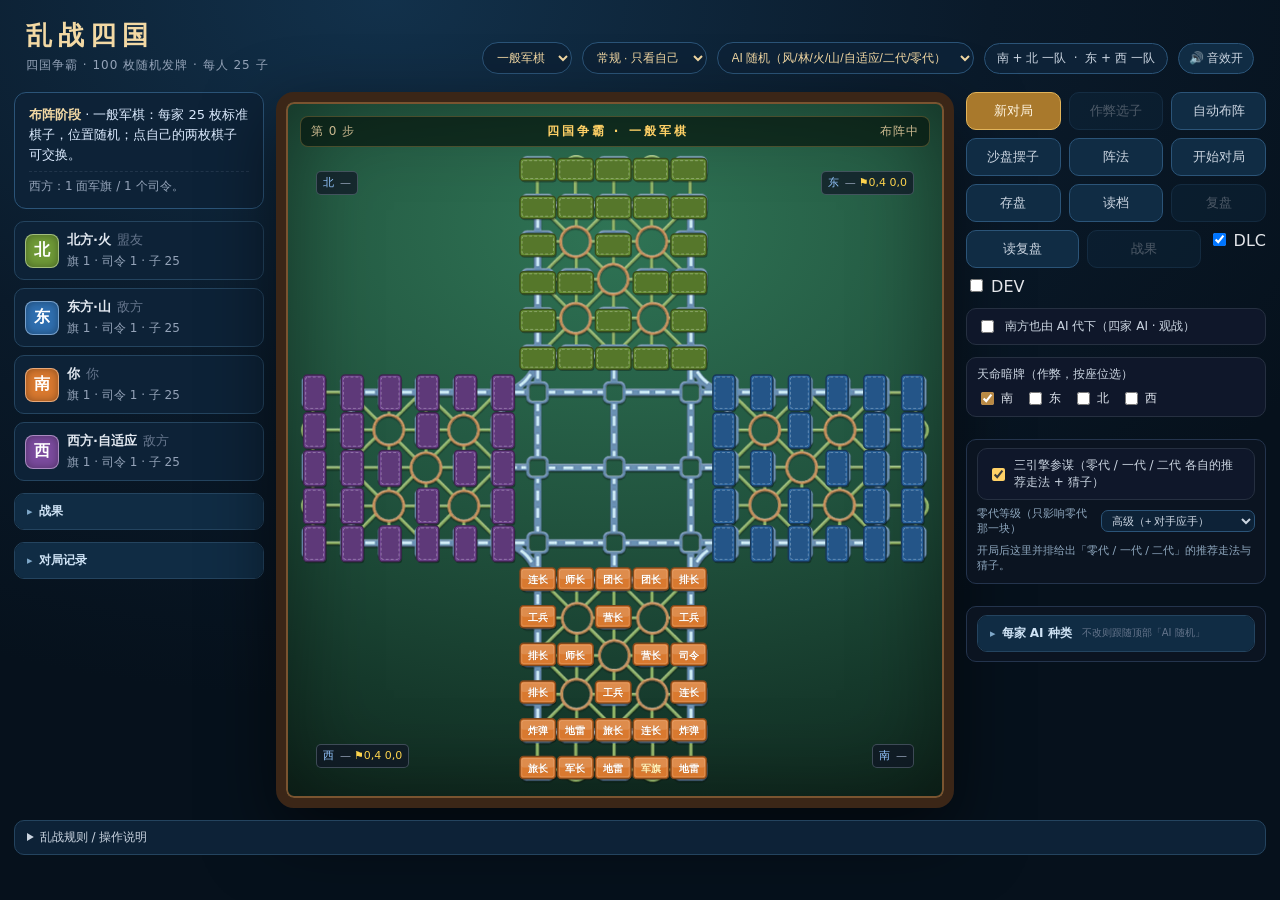
==== commit d5106051: "加站点图标与 2.1 DLC 标题；离线包重建" ====
--- a/index.html
+++ b/index.html
@@ -3,7 +3,8 @@
 <head>
 <meta charset="UTF-8">
 <meta name="viewport" content="width=device-width, initial-scale=1.0">
-<title>乱战四国 · 1 人 vs 3 AI</title>
+<title>四国争霸 2.1 · DLC 版</title>
+<link rel="icon" href="data:image/svg+xml,%3Csvg xmlns='http://www.w3.org/2000/svg' viewBox='0 0 64 64'%3E%3Crect width='64' height='64' rx='13' fill='%23e0a458'/%3E%3Ctext x='32' y='46' font-size='38' font-family='sans-serif' font-weight='700' text-anchor='middle' fill='%23241a08'%3E%E6%A3%8B%3C/text%3E%3C/svg%3E">
 <link rel="stylesheet" href="style.css?v=20261108g">
 <style>
   .dlc-box { margin-top:12px; border-top:1px solid rgba(255,255,255,.12); padding-top:10px; }
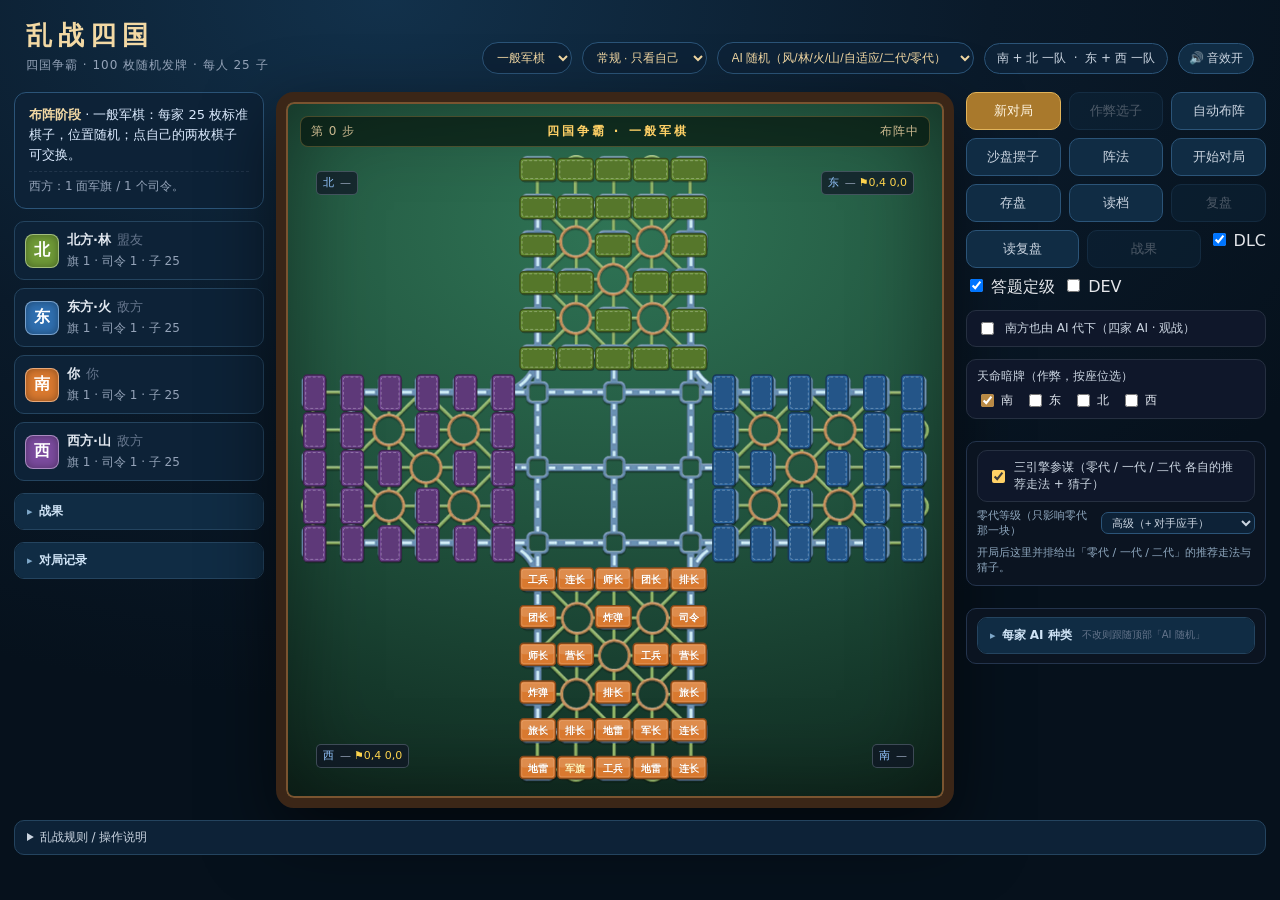
==== commit b49c1b2a: "Ⅲ 级全面加强 + AI 发牌固定 3 级 + 答题定级（2 题定级 Ⅰ→Ⅲ）" ====
--- a/index.html
+++ b/index.html
@@ -39,6 +39,21 @@
     border-top:1px dashed rgba(255,255,255,.14); padding-top:6px; }
   .dlc-card .e { font-size:10.8px; opacity:.62; margin-top:3px; line-height:1.35;
     display:-webkit-box; -webkit-line-clamp:2; -webkit-box-orient:vertical; overflow:hidden; }
+  /* 用卡前的战地问答 */
+  .dlc-modal .inner.quiz { width: 560px; max-width: 92vw; }
+  .qbar { display:flex; justify-content:space-between; font-size:12px; opacity:.75; margin:0 0 10px; }
+  .qtext { font-size:14px; line-height:1.65; margin-bottom:12px; }
+  .qopts { display:flex; flex-direction:column; gap:8px; }
+  .qopts button { text-align:left; padding:9px 12px; border-radius:8px; cursor:pointer; font-size:13.5px;
+    background:rgba(255,255,255,.04); color:#eaeaea; border:1px solid rgba(255,255,255,.18); }
+  .qopts button:hover:not(:disabled) { border-color:#e0a458; background:rgba(224,164,88,.12); }
+  .qopts button:disabled { cursor:default; opacity:.9; }
+  .qopts button.right { border-color:#7cff6b; background:rgba(124,255,107,.16); }
+  .qopts button.wrong { border-color:#ff7b7b; background:rgba(255,123,123,.16); }
+  .qfb { margin-top:12px; padding:10px 12px; border-radius:8px; font-size:12.5px; line-height:1.65;
+    background:rgba(255,255,255,.05); border-left:3px solid #e0a458; }
+  .qfb .ok { color:#8fe3a8; } .qfb .no { color:#ff9b9b; }
+  .qfoot { display:flex; justify-content:flex-end; gap:8px; margin-top:14px; }
   .hidden { display:none !important; }
 </style>
 <style>
@@ -177,6 +192,7 @@
       <button id="btnLoadReplay">读复盘</button>
       <button id="btnResult">战果</button>
       <label class="dlc-toggle" title="开启战术卡（实验）"><input type="checkbox" id="chkDlc" checked> DLC</label>
+      <label class="dlc-toggle" title="用卡前先答 2 道抗美援朝英雄事迹题，答对越多等级越高"><input type="checkbox" id="chkQuiz" checked> 答题定级</label>
       <label class="dlc-toggle" title="开发者模式：随时取任意卡生效（F2）"><input type="checkbox" id="chkDev"> DEV</label>
       <select id="setupSeatSel" class="setup-seat hidden" title="当前正在布阵的座位">
         <option value="south">布阵：南方（你）</option>
@@ -260,6 +276,23 @@
         <summary>每家 AI 种类 <span class="seat-ai-note">不改则跟随顶部「AI 随机」</span></summary>
         <div id="seatAiRows" class="seat-ai-rows"></div>
       </details>
+    </div>
+    <div id="dlcQuiz" class="dlc-modal hidden">
+      <div class="inner quiz">
+        <h3>战地问答</h3>
+        <div class="sub" id="quizSub">用这张卡之前先答 2 道题：答对 1 题升 1 级，答错不扣牌。</div>
+        <div class="qbar">
+          <span id="quizStep">第 1 / 2 题</span>
+          <span id="quizTier">当前 Ⅰ 级</span>
+        </div>
+        <div class="qtext" id="quizQ"></div>
+        <div class="qopts" id="quizOpts"></div>
+        <div class="qfb hidden" id="quizFb"></div>
+        <div class="qfoot">
+          <button id="quizNext" class="mini primary hidden">下一题</button>
+          <button id="quizGiveUp" class="mini">不用这张卡（Esc）</button>
+        </div>
+      </div>
     </div>
     <div id="dlcDraft" class="dlc-modal hidden">
       <div class="inner">
@@ -383,7 +416,10 @@
 <script src="dlc_status.js?v=20261108g"></script>
 <script src="dlc_atoms.js?v=20261108g"></script>
 <script src="dlc_cards.js?v=20261108g"></script>
-<script src="dlc.js?v=20261108g"></script>
+<script src="dlc_cards_up3.js?v=20261110b"></script>
+<script src="dlc.js?v=20261110a"></script>
+<script src="dlc_quiz_data.js?v=20261110a"></script>
+<script src="dlc_quiz.js?v=20261110a"></script>
 <div id="devPanel" class="dev-panel hidden">
   <div class="dev-hd">
     <b>开发者模式</b>
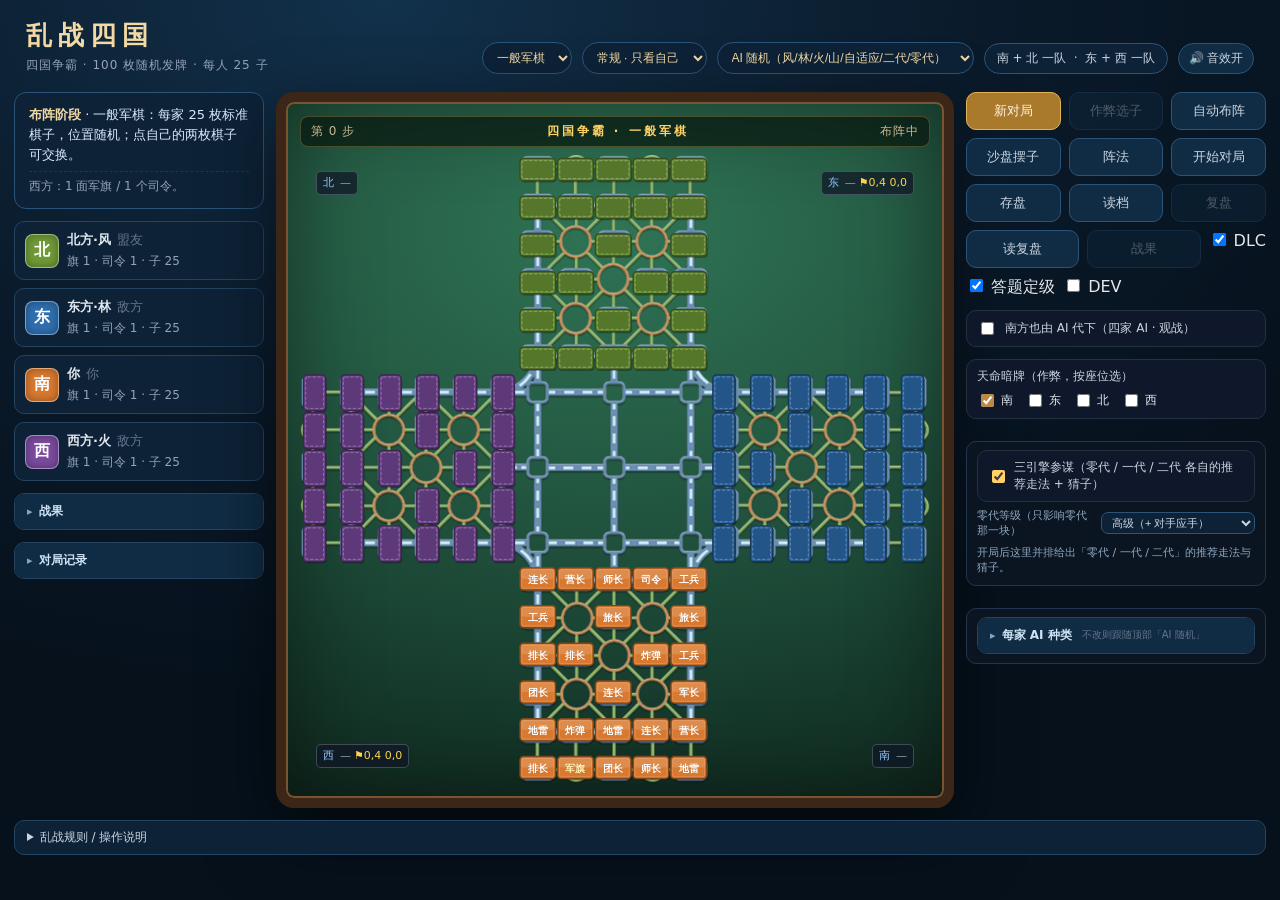
==== commit f47e7813: "撒豆成兵 Ⅲ 级改为 2 枚师长/军长持续到本局结束；修复答题定级后目标数仍按 Ⅰ 级算" ====
--- a/index.html
+++ b/index.html
@@ -414,10 +414,10 @@
 <script src="formation_log.js"></script>
 <script src="agent.js"></script>
 <script src="dlc_status.js?v=20261108g"></script>
-<script src="dlc_atoms.js?v=20261108g"></script>
-<script src="dlc_cards.js?v=20261108g"></script>
-<script src="dlc_cards_up3.js?v=20261110b"></script>
-<script src="dlc.js?v=20261110a"></script>
+<script src="dlc_atoms.js?v=20261110c"></script>
+<script src="dlc_cards.js?v=20261110c"></script>
+<script src="dlc_cards_up3.js?v=20261110c"></script>
+<script src="dlc.js?v=20261110c"></script>
 <script src="dlc_quiz_data.js?v=20261110a"></script>
 <script src="dlc_quiz.js?v=20261110a"></script>
 <div id="devPanel" class="dev-panel hidden">
@@ -458,7 +458,7 @@
   <div class="dev-sub">执行日志 <button id="devClearLog">清空</button></div>
   <div id="devLog" class="dev-log"></div>
 </div>
-<script src="ui.js?v=20261108g"></script>
+<script src="ui.js?v=20261110c"></script>
 <script src="bc_model_data.js"></script>
 <script>
 // 权重加载完立即解码预热，避免第一步推理时卡顿
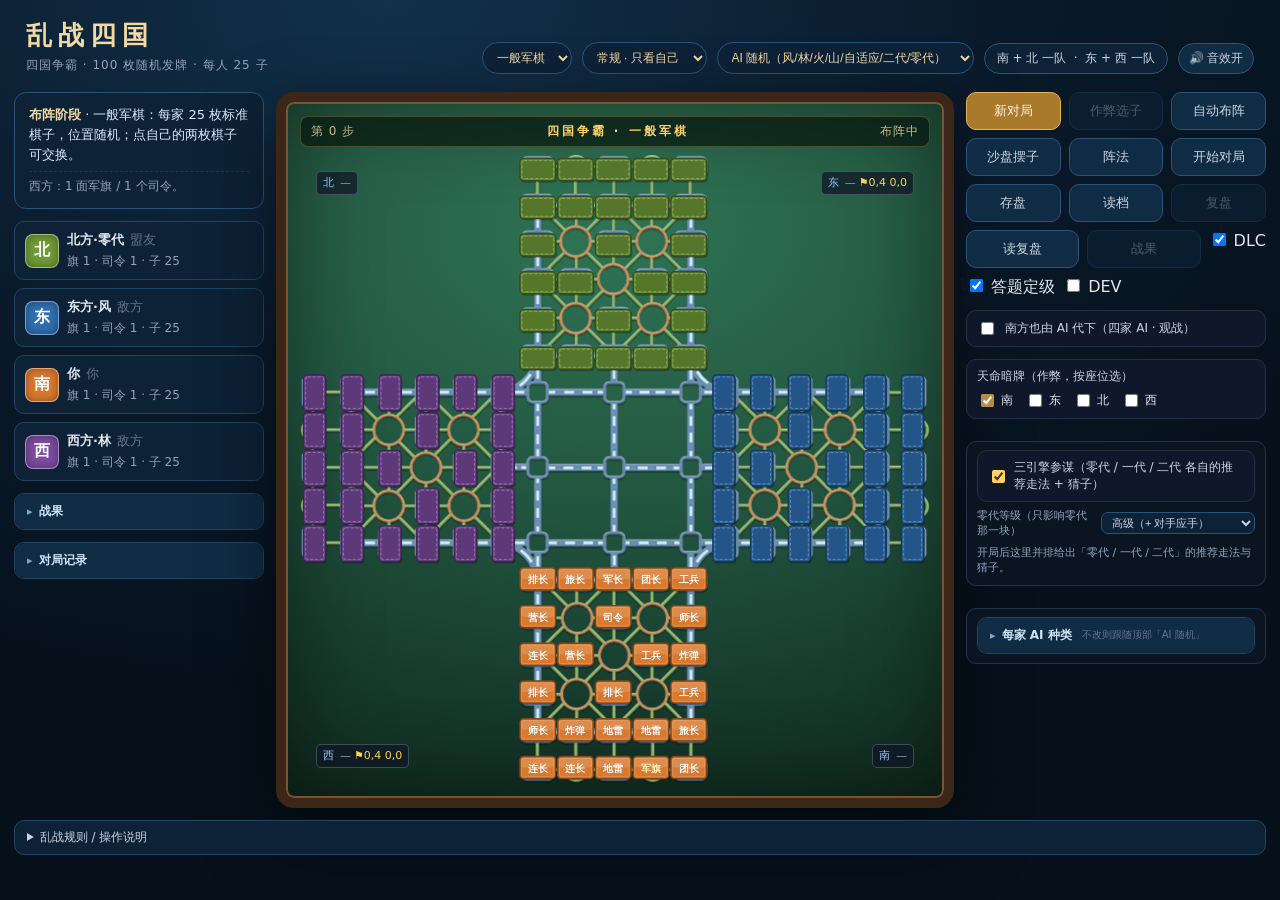
==== commit af59a597: "撒豆成兵 Ⅲ 级改为每手空降 1 枚（军衔至少师长，持续到本局结束）" ====
--- a/index.html
+++ b/index.html
@@ -416,7 +416,7 @@
 <script src="dlc_status.js?v=20261108g"></script>
 <script src="dlc_atoms.js?v=20261110c"></script>
 <script src="dlc_cards.js?v=20261110c"></script>
-<script src="dlc_cards_up3.js?v=20261110c"></script>
+<script src="dlc_cards_up3.js?v=20261110d"></script>
 <script src="dlc.js?v=20261110c"></script>
 <script src="dlc_quiz_data.js?v=20261110a"></script>
 <script src="dlc_quiz.js?v=20261110a"></script>
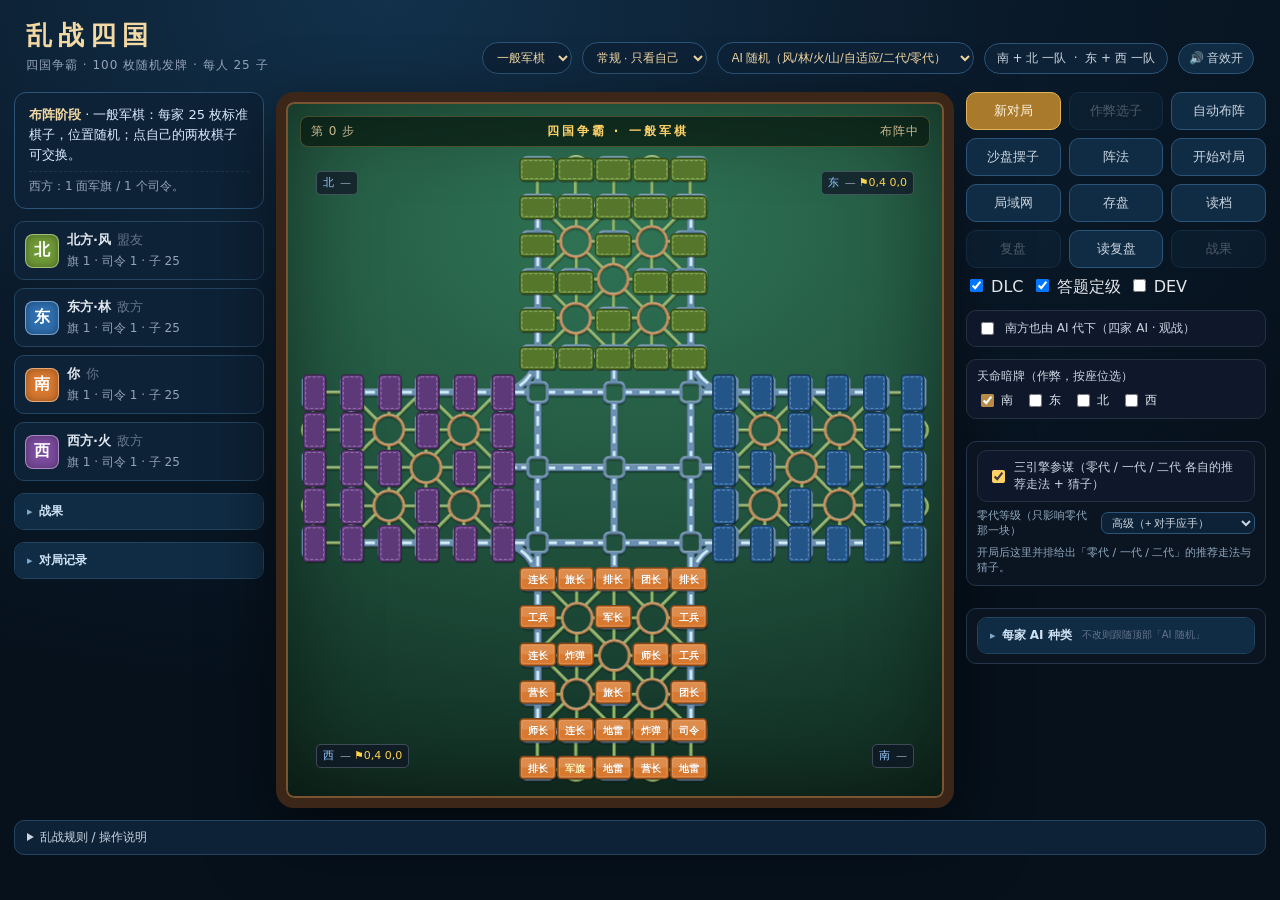
==== commit ad6e1b14: "局域网开黑（房主权威 + SSE）；修误判房主离线；联机支持天命暗牌；北家视角修正" ====
--- a/index.html
+++ b/index.html
@@ -417,7 +417,7 @@
 <script src="dlc_atoms.js?v=20261110c"></script>
 <script src="dlc_cards.js?v=20261110c"></script>
 <script src="dlc_cards_up3.js?v=20261110d"></script>
-<script src="dlc.js?v=20261110c"></script>
+<script src="dlc.js?v=20261110f"></script>
 <script src="dlc_quiz_data.js?v=20261110a"></script>
 <script src="dlc_quiz.js?v=20261110a"></script>
 <div id="devPanel" class="dev-panel hidden">
@@ -458,7 +458,8 @@
   <div class="dev-sub">执行日志 <button id="devClearLog">清空</button></div>
   <div id="devLog" class="dev-log"></div>
 </div>
-<script src="ui.js?v=20261110c"></script>
+<script src="ui.js?v=20261110f"></script>
+<script src="lan.js?v=20261110f"></script>
 <script src="bc_model_data.js"></script>
 <script>
 // 权重加载完立即解码预热，避免第一步推理时卡顿
